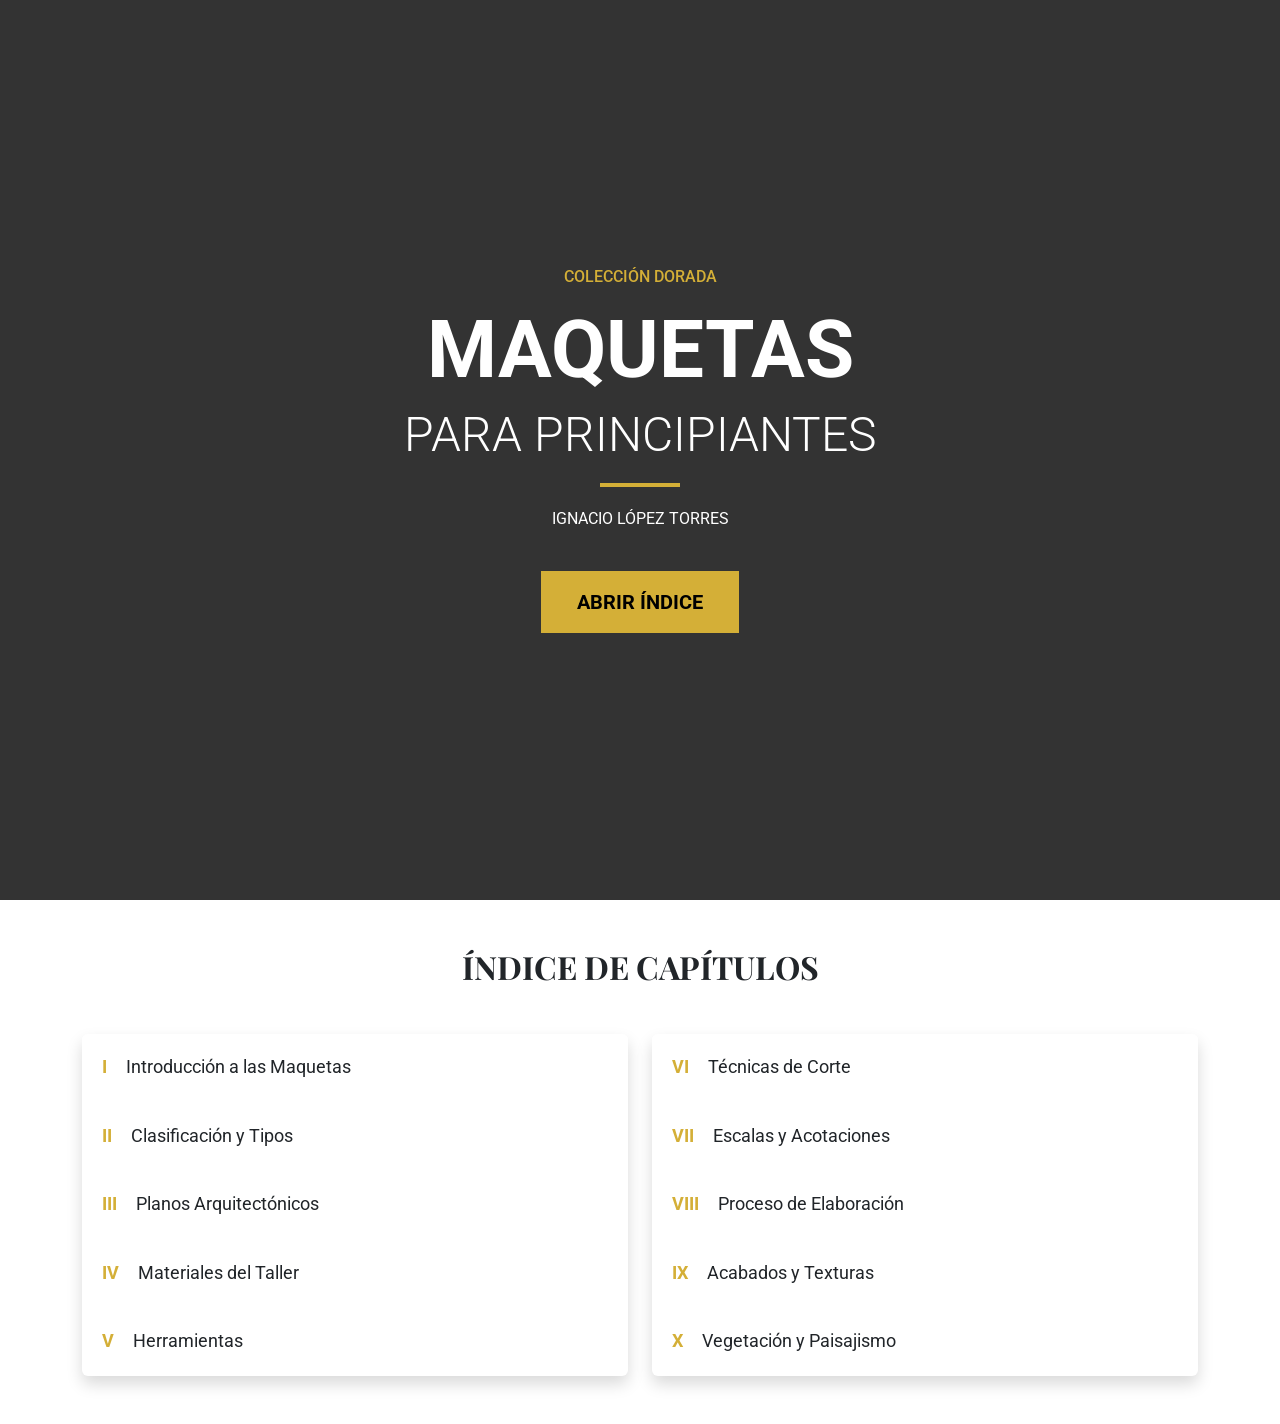
==== index.html @ 837959bf "Update index.html" ====
<!DOCTYPE html>
<html lang="es">
<head>
    <meta charset="UTF-8">
    <meta name="viewport" content="width=device-width, initial-scale=1.0">
    <title>Maquetas para Principiantes - Inicio</title>
    <link href="https://cdn.jsdelivr.net/npm/bootstrap@5.3.0/dist/css/bootstrap.min.css" rel="stylesheet">
    <link href="https://fonts.googleapis.com/css2?family=Playfair+Display:wght@700&family=Roboto:wght@300;400;700&display=swap" rel="stylesheet">
    <link rel="stylesheet" href="style.css">
</head>
<body>

    <header class="hero-section text-center text-white d-flex align-items-center justify-content-center">
        <div class="container overlay-content">
            <h6 class="text-gold tracking-widest mb-3">COLECCIÓN DORADA</h6>
            <h1 class="display-1 fw-bold main-title">MAQUETAS</h1>
            <h2 class="display-5 subtitle">PARA PRINCIPIANTES</h2>
            <hr class="gold-line mx-auto">
            <p class="author-name">IGNACIO LÓPEZ TORRES</p>
            <a href="#indice-interactivo" class="btn btn-gold btn-lg mt-4">ABRIR ÍNDICE</a>
        </div>
    </header>

    <main id="#indice-interactivo" class="container py-5">
        <h2 class="text-center mb-5 section-title">ÍNDICE DE CAPÍTULOS</h2>
        <div class="row g-4">
            <div class="col-md-6">
                <div class="list-group shadow">
                    <a href="CAPITULO1.html" class="list-group-item list-group-item-action item-cap">
                        <span class="cap-num">I</span> Introducción a las Maquetas
                    </a>
                    <a href="CAPITULO2.html" class="list-group-item list-group-item-action item-cap">
                        <span class="cap-num">II</span> Clasificación y Tipos
                    </a>
                    <a href="CAPITULO3.html" class="list-group-item list-group-item-action item-cap">
                        <span class="cap-num">III</span> Planos Arquitectónicos
                    </a>
                    <a href="CAPITULO4.html" class="list-group-item list-group-item-action item-cap">
                        <span class="cap-num">IV</span> Materiales del Taller
                    </a>
                    <a href="CAPITULO5.html" class="list-group-item list-group-item-action item-cap">
                        <span class="cap-num">V</span> Herramientas
                    </a>
                </div>
            </div>
            <div class="col-md-6">
                <div class="list-group shadow">
                    <a href="CAPITULO6.html" class="list-group-item list-group-item-action item-cap">
                        <span class="cap-num">VI</span> Técnicas de Corte
                    </a>
                    <a href="CAPITULO7.html" class="list-group-item list-group-item-action item-cap">
                        <span class="cap-num">VII</span> Escalas y Acotaciones
                    </a>
                    <a href="CAPITULO8.html" class="list-group-item list-group-item-action item-cap">
                        <span class="cap-num">VIII</span> Proceso de Elaboración
                    </a>
                    <a href="CAPITULO9.html" class="list-group-item list-group-item-action item-cap">
                        <span class="cap-num">IX</span> Acabados y Texturas
                    </a>
                    <a href="CAPITULO10.html" class="list-group-item list-group-item-action item-cap">
                        <span class="cap-num">X</span> Vegetación y Paisajismo
                    </a>
                </div>
            </div>
        </div>
    </main>

    <script src="script.js"></script>
</body>
</html>
---- style.css ----
:root {
    --gold: #d4af37;
    --dark: #1a1a1a;
}

body { font-family: 'Roboto', sans-serif; scroll-behavior: smooth; }

/* Estilo Portada */
.hero-section {
    height: 100vh;
    background: linear-gradient(rgba(0,0,0,0.8), rgba(0,0,0,0.8)), 
                url('https://images.unsplash.com/photo-1503387762-592dea58ef23?q=80&w=1920');
    background-size: cover;
    background-position: center;
}

.text-gold { color: var(--gold) !important; }

.gold-line {
    width: 80px;
    height: 4px;
    background-color: var(--gold);
    border: none;
    margin: 20px auto;
    opacity: 1;
}

.btn-gold {
    background-color: var(--gold);
    color: black;
    font-weight: bold;
    border-radius: 0;
    padding: 15px 35px;
}

/* Índice */
.section-title { font-family: 'Playfair Display', serif; font-weight: bold; }

.item-cap {
    border: none !important;
    padding: 20px !important;
    font-size: 1.1rem;
    transition: 0.3s;
    margin-bottom: 2px;
}

.item-cap:hover {
    background-color: var(--dark) !important;
    color: var(--gold) !important;
    padding-left: 30px !important;
}

.cap-num { font-weight: bold; color: var(--gold); margin-right: 15px; }

/* Contenido Capítulos */
.quote-box {
    background: #fff9e6;
    border-left: 5px solid var(--gold);
    padding: 20px;
    margin: 30px 0;
    font-style: italic;
}

img {
    max-width: 100%;
    height: auto;
    margin: 20px 0;
    border-radius: 5px;
    box-shadow: 0 4px 8px rgba(0,0,0,0.1);
}
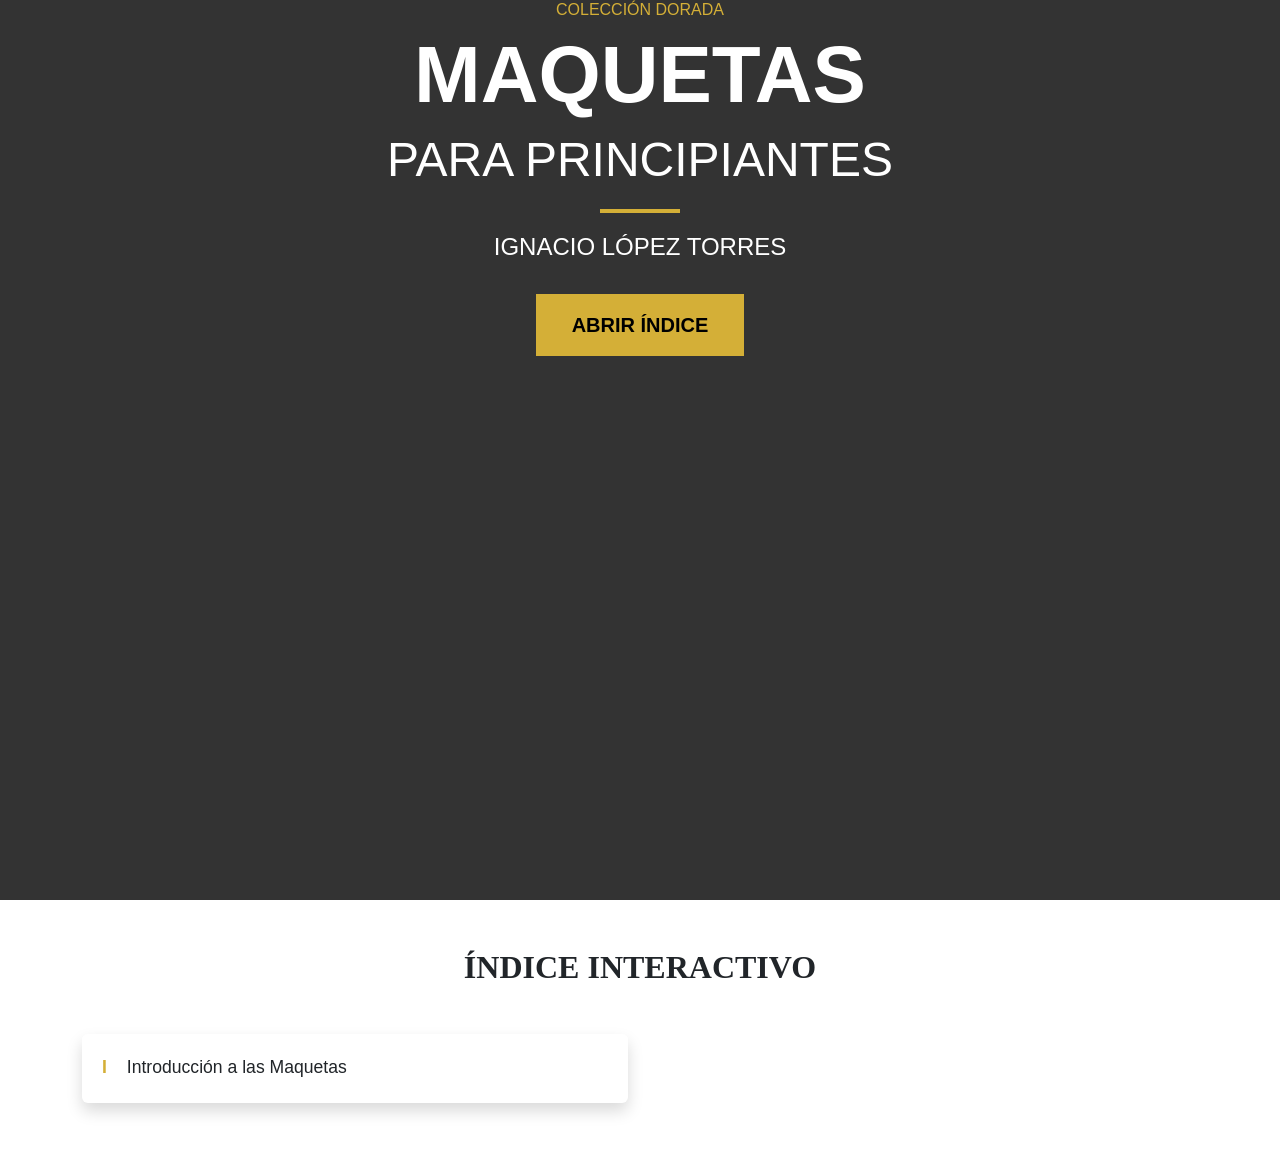
==== commit 4f3ee27c: "Update index.html" ====
--- a/index.html
+++ b/index.html
@@ -2,65 +2,32 @@
 <html lang="es">
 <head>
     <meta charset="UTF-8">
-    <meta name="viewport" content="width=device-width, initial-scale=1.0">
     <title>Maquetas para Principiantes - Inicio</title>
     <link href="https://cdn.jsdelivr.net/npm/bootstrap@5.3.0/dist/css/bootstrap.min.css" rel="stylesheet">
-    <link href="https://fonts.googleapis.com/css2?family=Playfair+Display:wght@700&family=Roboto:wght@300;400;700&display=swap" rel="stylesheet">
     <link rel="stylesheet" href="style.css">
 </head>
 <body>
 
-    <header class="hero-section text-center text-white d-flex align-items-center justify-content-center">
-        <div class="container overlay-content">
-            <h6 class="text-gold tracking-widest mb-3">COLECCIÓN DORADA</h6>
-            <h1 class="display-1 fw-bold main-title">MAQUETAS</h1>
-            <h2 class="display-5 subtitle">PARA PRINCIPIANTES</h2>
+    <header class="hero-section">
+        <div class="overlay-content text-center text-white">
+            <h6 class="text-gold">COLECCIÓN DORADA</h6>
+            <h1 class="display-1 fw-bold">MAQUETAS</h1>
+            <h2 class="display-5">PARA PRINCIPIANTES</h2>
             <hr class="gold-line mx-auto">
-            <p class="author-name">IGNACIO LÓPEZ TORRES</p>
+            <p class="h4">IGNACIO LÓPEZ TORRES</p>
             <a href="#indice-interactivo" class="btn btn-gold btn-lg mt-4">ABRIR ÍNDICE</a>
         </div>
     </header>
 
-    <main id="#indice-interactivo" class="container py-5">
-        <h2 class="text-center mb-5 section-title">ÍNDICE DE CAPÍTULOS</h2>
+    <main id="indice-interactivo" class="container py-5">
+        <h2 class="text-center mb-5 section-title">ÍNDICE INTERACTIVO</h2>
         <div class="row g-4">
             <div class="col-md-6">
                 <div class="list-group shadow">
                     <a href="CAPITULO1.html" class="list-group-item list-group-item-action item-cap">
                         <span class="cap-num">I</span> Introducción a las Maquetas
                     </a>
-                    <a href="CAPITULO2.html" class="list-group-item list-group-item-action item-cap">
-                        <span class="cap-num">II</span> Clasificación y Tipos
-                    </a>
-                    <a href="CAPITULO3.html" class="list-group-item list-group-item-action item-cap">
-                        <span class="cap-num">III</span> Planos Arquitectónicos
-                    </a>
-                    <a href="CAPITULO4.html" class="list-group-item list-group-item-action item-cap">
-                        <span class="cap-num">IV</span> Materiales del Taller
-                    </a>
-                    <a href="CAPITULO5.html" class="list-group-item list-group-item-action item-cap">
-                        <span class="cap-num">V</span> Herramientas
-                    </a>
-                </div>
-            </div>
-            <div class="col-md-6">
-                <div class="list-group shadow">
-                    <a href="CAPITULO6.html" class="list-group-item list-group-item-action item-cap">
-                        <span class="cap-num">VI</span> Técnicas de Corte
-                    </a>
-                    <a href="CAPITULO7.html" class="list-group-item list-group-item-action item-cap">
-                        <span class="cap-num">VII</span> Escalas y Acotaciones
-                    </a>
-                    <a href="CAPITULO8.html" class="list-group-item list-group-item-action item-cap">
-                        <span class="cap-num">VIII</span> Proceso de Elaboración
-                    </a>
-                    <a href="CAPITULO9.html" class="list-group-item list-group-item-action item-cap">
-                        <span class="cap-num">IX</span> Acabados y Texturas
-                    </a>
-                    <a href="CAPITULO10.html" class="list-group-item list-group-item-action item-cap">
-                        <span class="cap-num">X</span> Vegetación y Paisajismo
-                    </a>
-                </div>
+                    </div>
             </div>
         </div>
     </main>
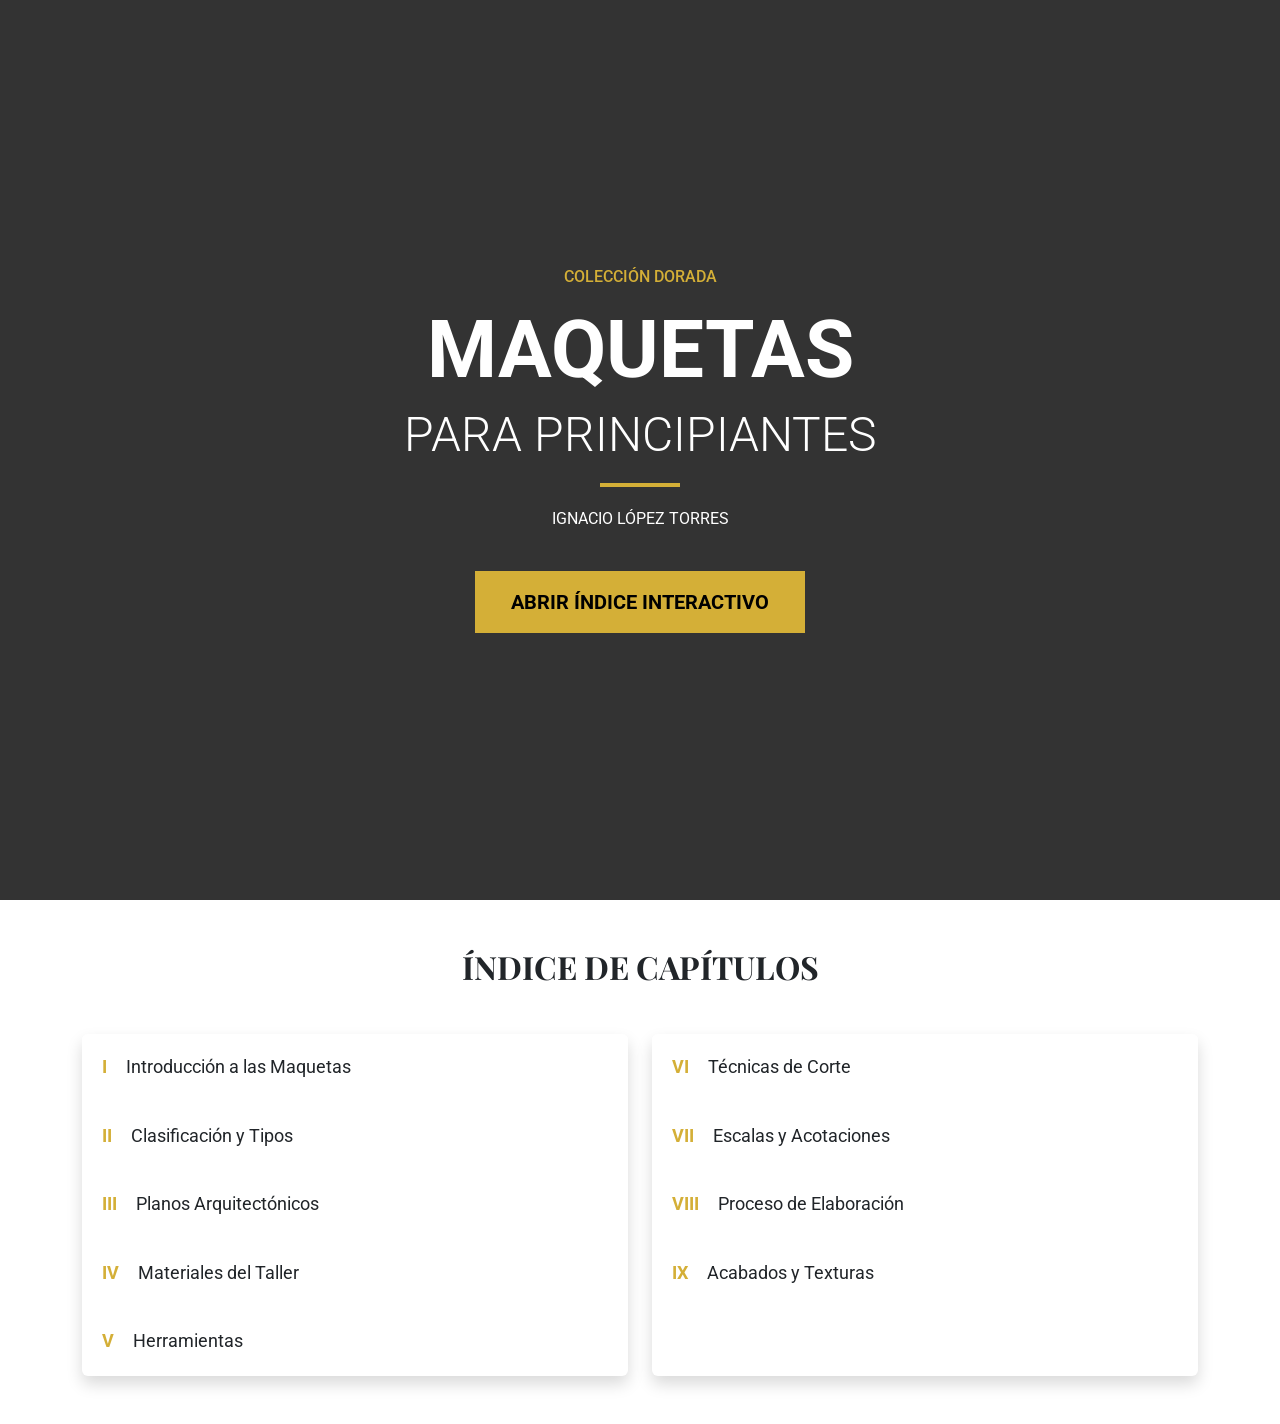
==== commit 4941dc30: "Update index.html" ====
--- a/index.html
+++ b/index.html
@@ -2,32 +2,65 @@
 <html lang="es">
 <head>
     <meta charset="UTF-8">
+    <meta name="viewport" content="width=device-width, initial-scale=1.0">
     <title>Maquetas para Principiantes - Inicio</title>
     <link href="https://cdn.jsdelivr.net/npm/bootstrap@5.3.0/dist/css/bootstrap.min.css" rel="stylesheet">
+    <link href="https://fonts.googleapis.com/css2?family=Playfair+Display:wght@700&family=Roboto:wght@300;400;700&display=swap" rel="stylesheet">
     <link rel="stylesheet" href="style.css">
 </head>
 <body>
 
-    <header class="hero-section">
-        <div class="overlay-content text-center text-white">
-            <h6 class="text-gold">COLECCIÓN DORADA</h6>
-            <h1 class="display-1 fw-bold">MAQUETAS</h1>
-            <h2 class="display-5">PARA PRINCIPIANTES</h2>
+    <header class="hero-section text-center text-white d-flex align-items-center justify-content-center">
+        <div class="container overlay-content">
+            <h6 class="text-gold tracking-widest mb-3">COLECCIÓN DORADA</h6>
+            <h1 class="display-1 fw-bold main-title">MAQUETAS</h1>
+            <h2 class="display-5 subtitle">PARA PRINCIPIANTES</h2>
             <hr class="gold-line mx-auto">
-            <p class="h4">IGNACIO LÓPEZ TORRES</p>
-            <a href="#indice-interactivo" class="btn btn-gold btn-lg mt-4">ABRIR ÍNDICE</a>
+            <p class="author-name">IGNACIO LÓPEZ TORRES</p>
+            <a href="#indice-interactivo" class="btn btn-gold btn-lg mt-4">ABRIR ÍNDICE INTERACTIVO</a>
         </div>
     </header>
 
     <main id="indice-interactivo" class="container py-5">
-        <h2 class="text-center mb-5 section-title">ÍNDICE INTERACTIVO</h2>
+        <h2 class="text-center mb-5 section-title">ÍNDICE DE CAPÍTULOS</h2>
         <div class="row g-4">
             <div class="col-md-6">
                 <div class="list-group shadow">
                     <a href="CAPITULO1.html" class="list-group-item list-group-item-action item-cap">
                         <span class="cap-num">I</span> Introducción a las Maquetas
                     </a>
-                    </div>
+                    <a href="CAPITULO2.html" class="list-group-item list-group-item-action item-cap">
+                        <span class="cap-num">II</span> Clasificación y Tipos
+                    </a>
+                    <a href="CAPITULO3.html" class="list-group-item list-group-item-action item-cap">
+                        <span class="cap-num">III</span> Planos Arquitectónicos
+                    </a>
+                    <a href="CAPITULO4.html" class="list-group-item list-group-item-action item-cap">
+                        <span class="cap-num">IV</span> Materiales del Taller
+                    </a>
+                    <a href="CAPITULO5.html" class="list-group-item list-group-item-action item-cap">
+                        <span class="cap-num">V</span> Herramientas
+                    </a>
+                </div>
+            </div>
+            <div class="col-md-6">
+                <div class="list-group shadow">
+                    <a href="CAPITULO6.html" class="list-group-item list-group-item-action item-cap">
+                        <span class="cap-num">VI</span> Técnicas de Corte
+                    </a>
+                    <a href="CAPITULO7.html" class="list-group-item list-group-item-action item-cap">
+                        <span class="cap-num">VII</span> Escalas y Acotaciones
+                    </a>
+                    <a href="CAPITULO8.html" class="list-group-item list-group-item-action item-cap">
+                        <span class="cap-num">VIII</span> Proceso de Elaboración
+                    </a>
+                    <a href="CAPITULO9.html" class="list-group-item list-group-item-action item-cap">
+                        <span class="cap-num">IX</span> Acabados y Texturas
+                    </a>
+                    <a href="CAPITULO10.html" class="list-group-item list-group-item-action item-cap">
+                        <span class="cap-num">X</span> Vegetación y Paisajismo
+                    </a>
+                </div>
             </div>
         </div>
     </main>
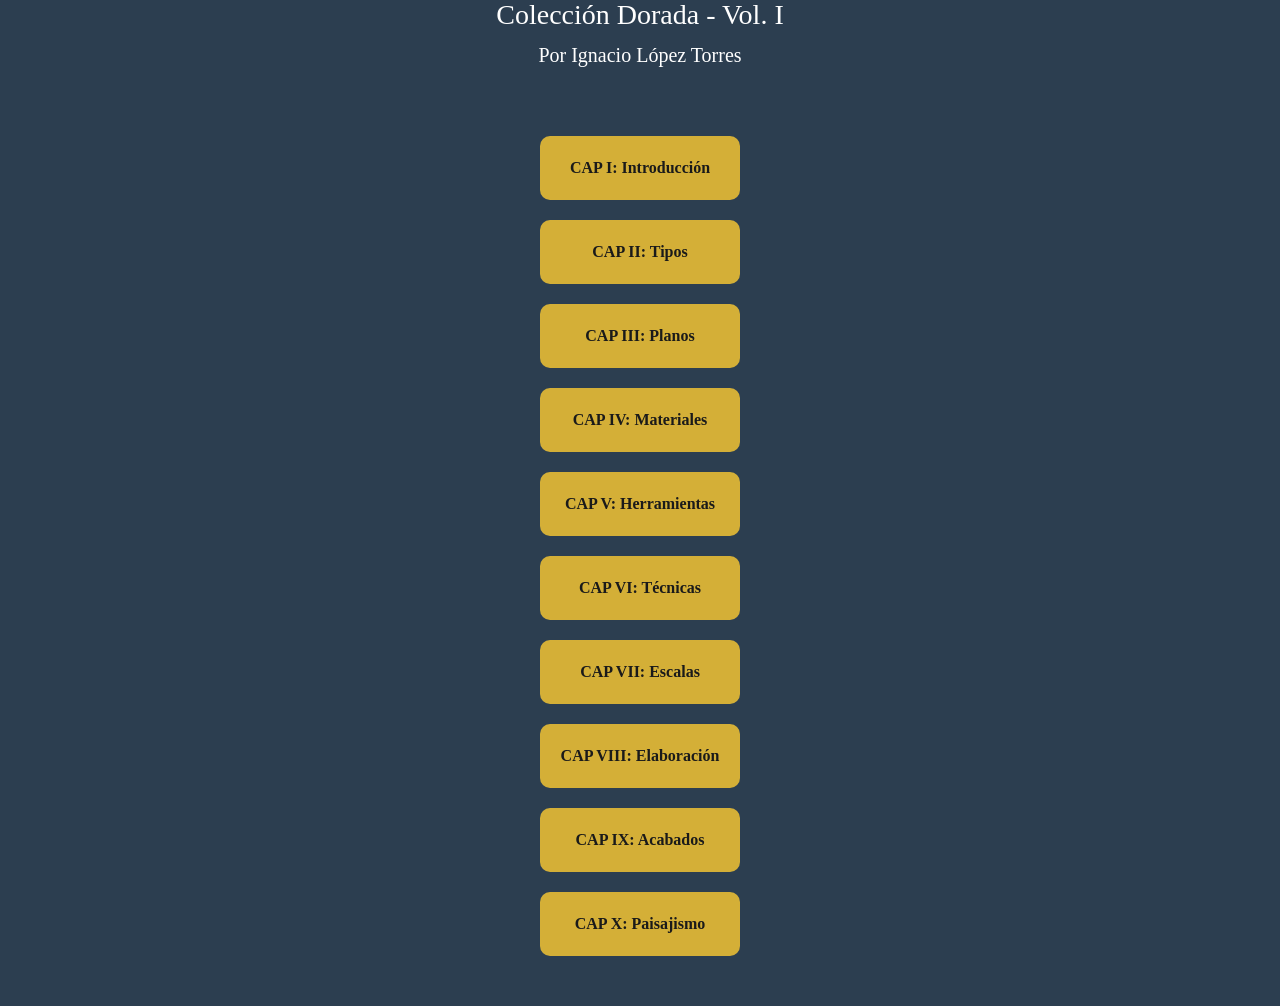
==== commit 07ff702a: "Update index.html" ====
--- a/index.html
+++ b/index.html
@@ -2,69 +2,33 @@
 <html lang="es">
 <head>
     <meta charset="UTF-8">
-    <meta name="viewport" content="width=device-width, initial-scale=1.0">
-    <title>Maquetas para Principiantes - Inicio</title>
+    <title>Maquetas para Principiantes - Libro Interactivo</title>
     <link href="https://cdn.jsdelivr.net/npm/bootstrap@5.3.0/dist/css/bootstrap.min.css" rel="stylesheet">
-    <link href="https://fonts.googleapis.com/css2?family=Playfair+Display:wght@700&family=Roboto:wght@300;400;700&display=swap" rel="stylesheet">
-    <link rel="stylesheet" href="style.css">
+    <style>
+        body { background: #2c3e50; color: white; font-family: 'Garamond', serif; }
+        .book-cover { height: 100vh; display: flex; align-items: center; justify-content: center; flex-direction: column; text-align: center; }
+        .chapter-grid { display: grid; grid-template-columns: repeat(auto-fit, minmax(200px, 1fr)); gap: 20px; padding: 50px; }
+        .btn-chapter { background: #d4af37; color: #1a1a1a; padding: 20px; border-radius: 10px; text-decoration: none; font-weight: bold; transition: 0.3s; }
+        .btn-chapter:hover { background: #fff; transform: translateY(-5px); }
+    </style>
 </head>
 <body>
-
-    <header class="hero-section text-center text-white d-flex align-items-center justify-content-center">
-        <div class="container overlay-content">
-            <h6 class="text-gold tracking-widest mb-3">COLECCIÓN DORADA</h6>
-            <h1 class="display-1 fw-bold main-title">MAQUETAS</h1>
-            <h2 class="display-5 subtitle">PARA PRINCIPIANTES</h2>
-            <hr class="gold-line mx-auto">
-            <p class="author-name">IGNACIO LÓPEZ TORRES</p>
-            <a href="#indice-interactivo" class="btn btn-gold btn-lg mt-4">ABRIR ÍNDICE INTERACTIVO</a>
+    <div class="book-cover">
+        <h1 class="display-1">MAQUETAS PARA PRINCIPIANTES</h1>
+        <h3>Colección Dorada - Vol. I</h3>
+        <p class="lead">Por Ignacio López Torres</p>
+        <div class="chapter-grid">
+            <a href="CAPITULO1.html" class="btn-chapter">CAP I: Introducción</a>
+            <a href="CAPITULO2.html" class="btn-chapter">CAP II: Tipos</a>
+            <a href="CAPITULO3.html" class="btn-chapter">CAP III: Planos</a>
+            <a href="CAPITULO4.html" class="btn-chapter">CAP IV: Materiales</a>
+            <a href="CAPITULO5.html" class="btn-chapter">CAP V: Herramientas</a>
+            <a href="CAPITULO6.html" class="btn-chapter">CAP VI: Técnicas</a>
+            <a href="CAPITULO7.html" class="btn-chapter">CAP VII: Escalas</a>
+            <a href="CAPITULO8.html" class="btn-chapter">CAP VIII: Elaboración</a>
+            <a href="CAPITULO9.html" class="btn-chapter">CAP IX: Acabados</a>
+            <a href="CAPITULO10.html" class="btn-chapter">CAP X: Paisajismo</a>
         </div>
-    </header>
-
-    <main id="indice-interactivo" class="container py-5">
-        <h2 class="text-center mb-5 section-title">ÍNDICE DE CAPÍTULOS</h2>
-        <div class="row g-4">
-            <div class="col-md-6">
-                <div class="list-group shadow">
-                    <a href="CAPITULO1.html" class="list-group-item list-group-item-action item-cap">
-                        <span class="cap-num">I</span> Introducción a las Maquetas
-                    </a>
-                    <a href="CAPITULO2.html" class="list-group-item list-group-item-action item-cap">
-                        <span class="cap-num">II</span> Clasificación y Tipos
-                    </a>
-                    <a href="CAPITULO3.html" class="list-group-item list-group-item-action item-cap">
-                        <span class="cap-num">III</span> Planos Arquitectónicos
-                    </a>
-                    <a href="CAPITULO4.html" class="list-group-item list-group-item-action item-cap">
-                        <span class="cap-num">IV</span> Materiales del Taller
-                    </a>
-                    <a href="CAPITULO5.html" class="list-group-item list-group-item-action item-cap">
-                        <span class="cap-num">V</span> Herramientas
-                    </a>
-                </div>
-            </div>
-            <div class="col-md-6">
-                <div class="list-group shadow">
-                    <a href="CAPITULO6.html" class="list-group-item list-group-item-action item-cap">
-                        <span class="cap-num">VI</span> Técnicas de Corte
-                    </a>
-                    <a href="CAPITULO7.html" class="list-group-item list-group-item-action item-cap">
-                        <span class="cap-num">VII</span> Escalas y Acotaciones
-                    </a>
-                    <a href="CAPITULO8.html" class="list-group-item list-group-item-action item-cap">
-                        <span class="cap-num">VIII</span> Proceso de Elaboración
-                    </a>
-                    <a href="CAPITULO9.html" class="list-group-item list-group-item-action item-cap">
-                        <span class="cap-num">IX</span> Acabados y Texturas
-                    </a>
-                    <a href="CAPITULO10.html" class="list-group-item list-group-item-action item-cap">
-                        <span class="cap-num">X</span> Vegetación y Paisajismo
-                    </a>
-                </div>
-            </div>
-        </div>
-    </main>
-
-    <script src="script.js"></script>
+    </div>
 </body>
 </html>
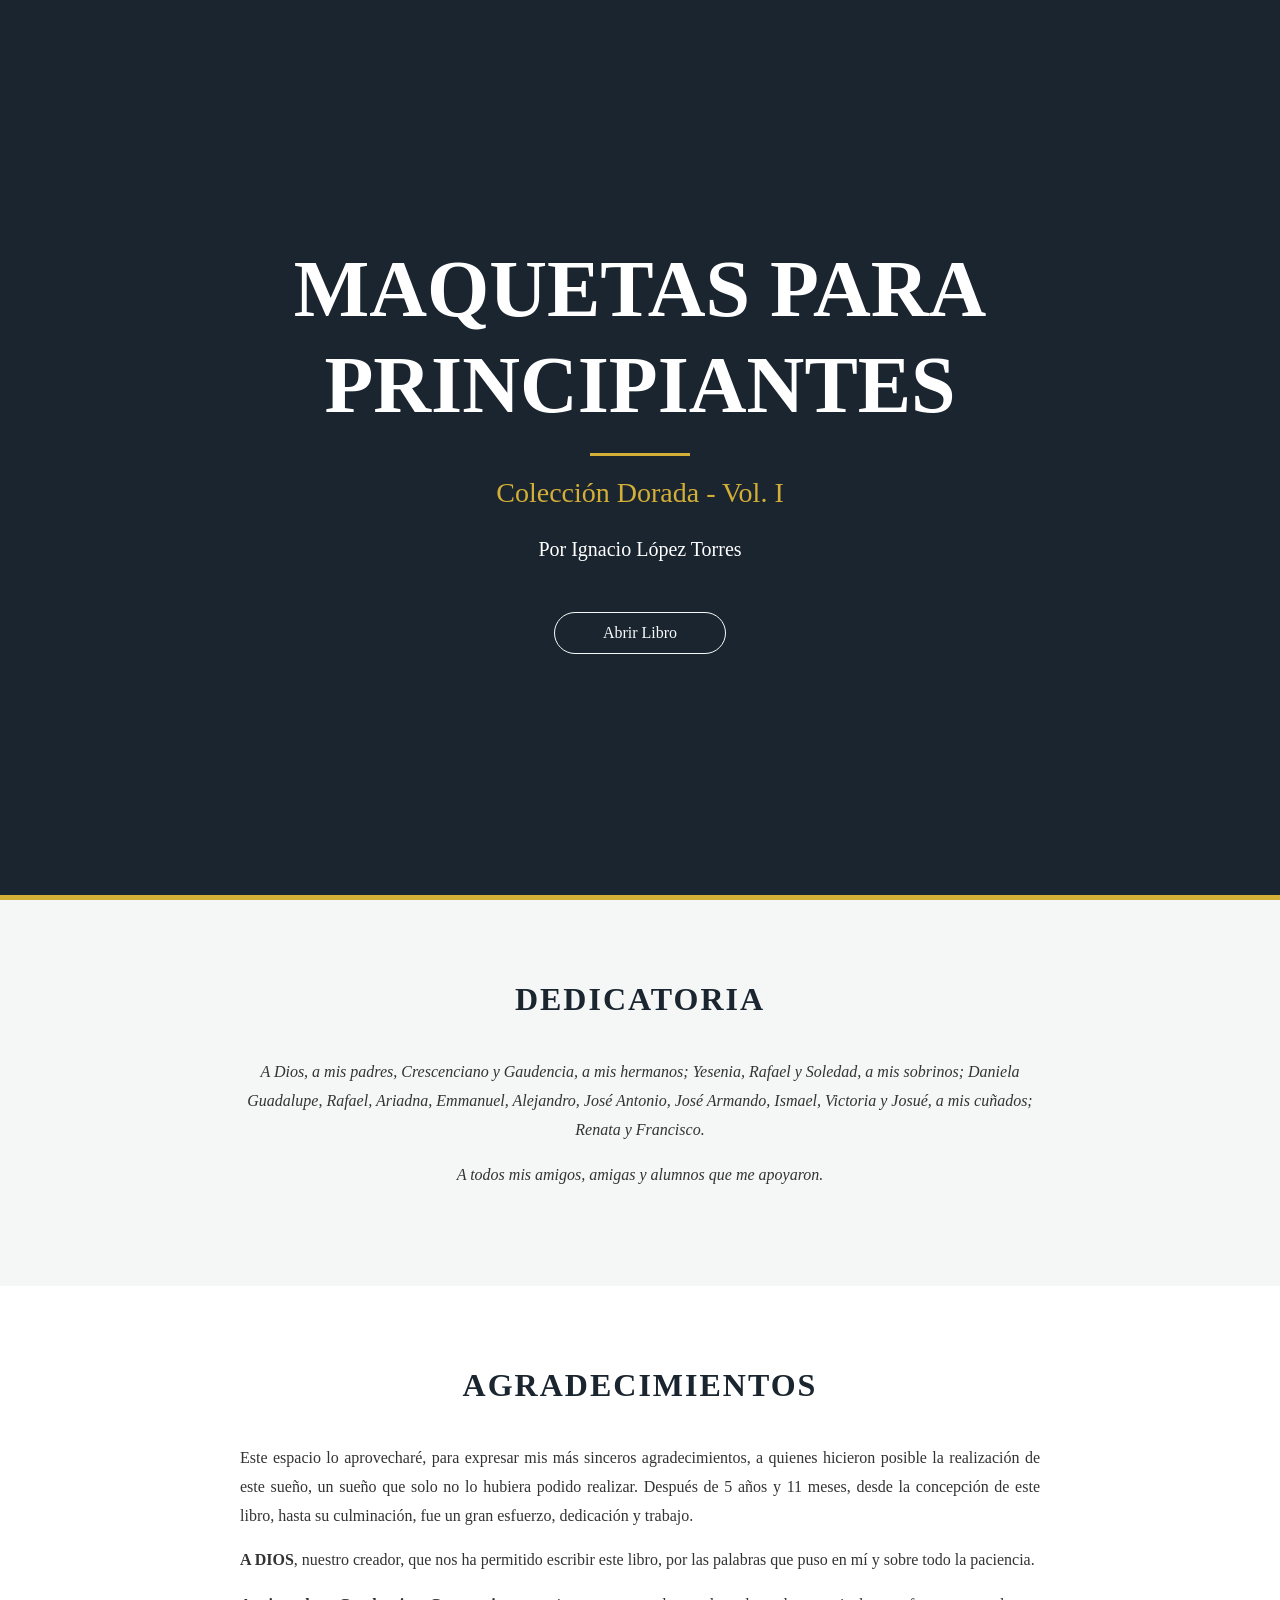
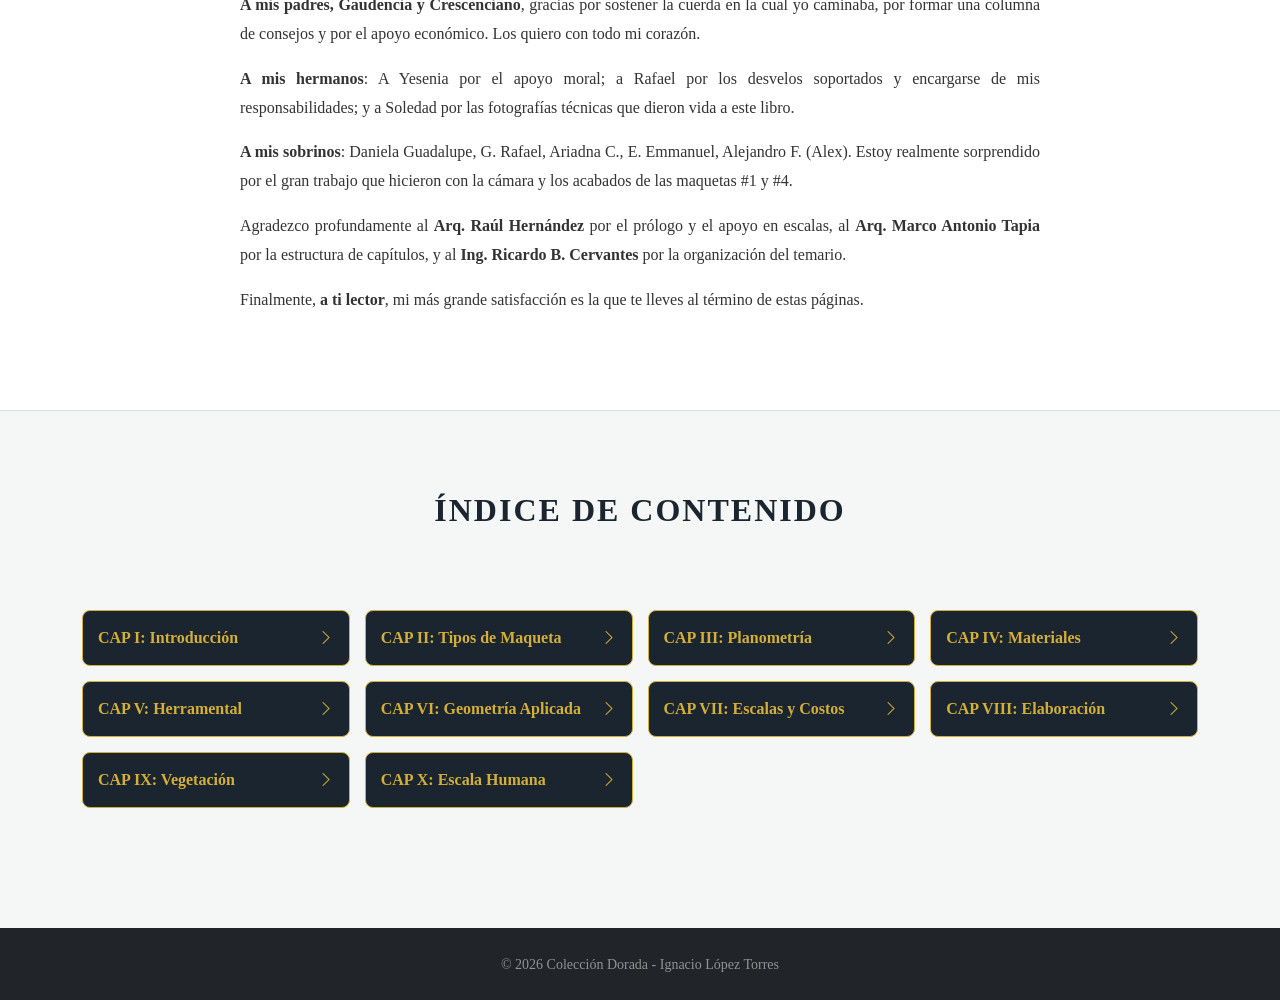
==== commit 1ba236c0: "Update index.html" ====
--- a/index.html
+++ b/index.html
@@ -2,33 +2,150 @@
 <html lang="es">
 <head>
     <meta charset="UTF-8">
-    <title>Maquetas para Principiantes - Libro Interactivo</title>
+    <meta name="viewport" content="width=device-width, initial-scale=1.0">
+    <title>Maquetas para Principiantes - Colección Dorada</title>
     <link href="https://cdn.jsdelivr.net/npm/bootstrap@5.3.0/dist/css/bootstrap.min.css" rel="stylesheet">
+    <link rel="stylesheet" href="https://cdn.jsdelivr.net/npm/bootstrap-icons@1.11.0/font/bootstrap-icons.css">
     <style>
-        body { background: #2c3e50; color: white; font-family: 'Garamond', serif; }
-        .book-cover { height: 100vh; display: flex; align-items: center; justify-content: center; flex-direction: column; text-align: center; }
-        .chapter-grid { display: grid; grid-template-columns: repeat(auto-fit, minmax(200px, 1fr)); gap: 20px; padding: 50px; }
-        .btn-chapter { background: #d4af37; color: #1a1a1a; padding: 20px; border-radius: 10px; text-decoration: none; font-weight: bold; transition: 0.3s; }
-        .btn-chapter:hover { background: #fff; transform: translateY(-5px); }
+        :root {
+            --gold: #d4af37;
+            --dark-blue: #1a252f;
+            --soft-white: #f4f7f6;
+        }
+
+        body { 
+            background: var(--dark-blue); 
+            color: white; 
+            font-family: 'Garamond', serif; 
+            scroll-behavior: smooth;
+        }
+
+        /* Portada */
+        .book-cover { 
+            min-height: 100vh; 
+            display: flex; 
+            align-items: center; 
+            justify-content: center; 
+            flex-direction: column; 
+            text-align: center;
+            background: linear-gradient(rgba(26, 37, 47, 0.8), rgba(26, 37, 47, 0.8)), 
+                        url('https://images.unsplash.com/photo-1503387762-592dea58ef23?auto=format&fit=crop&q=80&w=1500');
+            background-size: cover;
+            border-bottom: 5px solid var(--gold);
+        }
+
+        .gold-text { color: var(--gold); }
+        
+        /* Secciones de Texto */
+        .content-section { 
+            background: white; 
+            color: #333; 
+            padding: 80px 20px; 
+        }
+
+        .text-container { max-width: 800px; margin: auto; line-height: 1.8; text-align: justify; }
+
+        /* Índice */
+        .chapter-grid { 
+            display: grid; 
+            grid-template-columns: repeat(auto-fit, minmax(250px, 1fr)); 
+            gap: 15px; 
+            padding: 40px 0; 
+        }
+
+        .btn-chapter { 
+            background: var(--dark-blue); 
+            color: var(--gold); 
+            padding: 15px; 
+            border: 1px solid var(--gold);
+            border-radius: 8px; 
+            text-decoration: none; 
+            font-weight: bold; 
+            transition: 0.3s; 
+            display: flex;
+            align-items: center;
+            justify-content: space-between;
+        }
+
+        .btn-chapter:hover { 
+            background: var(--gold); 
+            color: var(--dark-blue); 
+            transform: translateY(-3px); 
+        }
+
+        h2.section-title {
+            text-align: center;
+            color: var(--dark-blue);
+            margin-bottom: 40px;
+            font-weight: bold;
+            text-transform: uppercase;
+            letter-spacing: 2px;
+        }
+
+        .divider { width: 100px; height: 3px; background: var(--gold); margin: 20px auto; }
     </style>
 </head>
 <body>
-    <div class="book-cover">
-        <h1 class="display-1">MAQUETAS PARA PRINCIPIANTES</h1>
-        <h3>Colección Dorada - Vol. I</h3>
-        <p class="lead">Por Ignacio López Torres</p>
-        <div class="chapter-grid">
-            <a href="CAPITULO1.html" class="btn-chapter">CAP I: Introducción</a>
-            <a href="CAPITULO2.html" class="btn-chapter">CAP II: Tipos</a>
-            <a href="CAPITULO3.html" class="btn-chapter">CAP III: Planos</a>
-            <a href="CAPITULO4.html" class="btn-chapter">CAP IV: Materiales</a>
-            <a href="CAPITULO5.html" class="btn-chapter">CAP V: Herramientas</a>
-            <a href="CAPITULO6.html" class="btn-chapter">CAP VI: Técnicas</a>
-            <a href="CAPITULO7.html" class="btn-chapter">CAP VII: Escalas</a>
-            <a href="CAPITULO8.html" class="btn-chapter">CAP VIII: Elaboración</a>
-            <a href="CAPITULO9.html" class="btn-chapter">CAP IX: Acabados</a>
-            <a href="CAPITULO10.html" class="btn-chapter">CAP X: Paisajismo</a>
+
+    <section class="book-cover">
+        <h1 class="display-1 fw-bold mb-0">MAQUETAS PARA PRINCIPIANTES</h1>
+        <div class="divider"></div>
+        <h3 class="gold-text mb-4">Colección Dorada - Vol. I</h3>
+        <p class="lead mb-5">Por <strong>Ignacio López Torres</strong></p>
+        <a href="#indice" class="btn btn-outline-light px-5 py-2 rounded-pill">Abrir Libro</a>
+    </section>
+
+    <section class="content-section" style="background-color: var(--soft-white);">
+        <div class="text-container">
+            <h2 class="section-title">Dedicatoria</h2>
+            <p class="fst-italic text-center">
+                A Dios, a mis padres, Crescenciano y Gaudencia, a mis hermanos; Yesenia, Rafael y Soledad, a mis sobrinos; Daniela Guadalupe, Rafael, Ariadna, Emmanuel, Alejandro, José Antonio, José Armando, Ismael, Victoria y Josué, a mis cuñados; Renata y Francisco.
+            </p>
+            <p class="fst-italic text-center">A todos mis amigos, amigas y alumnos que me apoyaron.</p>
         </div>
-    </div>
+    </section>
+
+    <section class="content-section">
+        <div class="text-container">
+            <h2 class="section-title">Agradecimientos</h2>
+            <p>Este espacio lo aprovecharé, para expresar mis más sinceros agradecimientos, a quienes hicieron posible la realización de este sueño, un sueño que solo no lo hubiera podido realizar. Después de 5 años y 11 meses, desde la concepción de este libro, hasta su culminación, fue un gran esfuerzo, dedicación y trabajo.</p>
+            
+            <p><strong>A DIOS</strong>, nuestro creador, que nos ha permitido escribir este libro, por las palabras que puso en mí y sobre todo la paciencia.</p>
+            
+            <p><strong>A mis padres, Gaudencia y Crescenciano</strong>, gracias por sostener la cuerda en la cual yo caminaba, por formar una columna de consejos y por el apoyo económico. Los quiero con todo mi corazón.</p>
+
+            <p><strong>A mis hermanos</strong>: A Yesenia por el apoyo moral; a Rafael por los desvelos soportados y encargarse de mis responsabilidades; y a Soledad por las fotografías técnicas que dieron vida a este libro.</p>
+
+            <p><strong>A mis sobrinos</strong>: Daniela Guadalupe, G. Rafael, Ariadna C., E. Emmanuel, Alejandro F. (Alex). Estoy realmente sorprendido por el gran trabajo que hicieron con la cámara y los acabados de las maquetas #1 y #4.</p>
+
+            <p>Agradezco profundamente al <strong>Arq. Raúl Hernández</strong> por el prólogo y el apoyo en escalas, al <strong>Arq. Marco Antonio Tapia</strong> por la estructura de capítulos, y al <strong>Ing. Ricardo B. Cervantes</strong> por la organización del temario.</p>
+            
+            <p>Finalmente, <strong>a ti lector</strong>, mi más grande satisfacción es la que te lleves al término de estas páginas.</p>
+        </div>
+    </section>
+
+    <section id="indice" class="content-section" style="background-color: var(--soft-white); border-top: 1px solid #ddd;">
+        <div class="container">
+            <h2 class="section-title">Índice de Contenido</h2>
+            <div class="chapter-grid">
+                <a href="CAPITULO1.html" class="btn-chapter"><span>CAP I: Introducción</span> <i class="bi bi-chevron-right"></i></a>
+                <a href="CAPITULO2.html" class="btn-chapter"><span>CAP II: Tipos de Maqueta</span> <i class="bi bi-chevron-right"></i></a>
+                <a href="CAPITULO3.html" class="btn-chapter"><span>CAP III: Planometría</span> <i class="bi bi-chevron-right"></i></a>
+                <a href="CAPITULO4.html" class="btn-chapter"><span>CAP IV: Materiales</span> <i class="bi bi-chevron-right"></i></a>
+                <a href="CAPITULO5.html" class="btn-chapter"><span>CAP V: Herramental</span> <i class="bi bi-chevron-right"></i></a>
+                <a href="CAPITULO6.html" class="btn-chapter"><span>CAP VI: Geometría Aplicada</span> <i class="bi bi-chevron-right"></i></a>
+                <a href="CAPITULO7.html" class="btn-chapter"><span>CAP VII: Escalas y Costos</span> <i class="bi bi-chevron-right"></i></a>
+                <a href="CAPITULO8.html" class="btn-chapter"><span>CAP VIII: Elaboración</span> <i class="bi bi-chevron-right"></i></a>
+                <a href="CAPITULO9.html" class="btn-chapter"><span>CAP IX: Vegetación</span> <i class="bi bi-chevron-right"></i></a>
+                <a href="CAPITULO10.html" class="btn-chapter"><span>CAP X: Escala Humana</span> <i class="bi bi-chevron-right"></i></a>
+            </div>
+        </div>
+    </section>
+
+    <footer class="text-center py-4 bg-dark text-white-50">
+        <small>&copy; 2026 Colección Dorada - Ignacio López Torres</small>
+    </footer>
+
+    <script src="https://cdn.jsdelivr.net/npm/bootstrap@5.3.0/dist/js/bootstrap.bundle.min.js"></script>
 </body>
 </html>
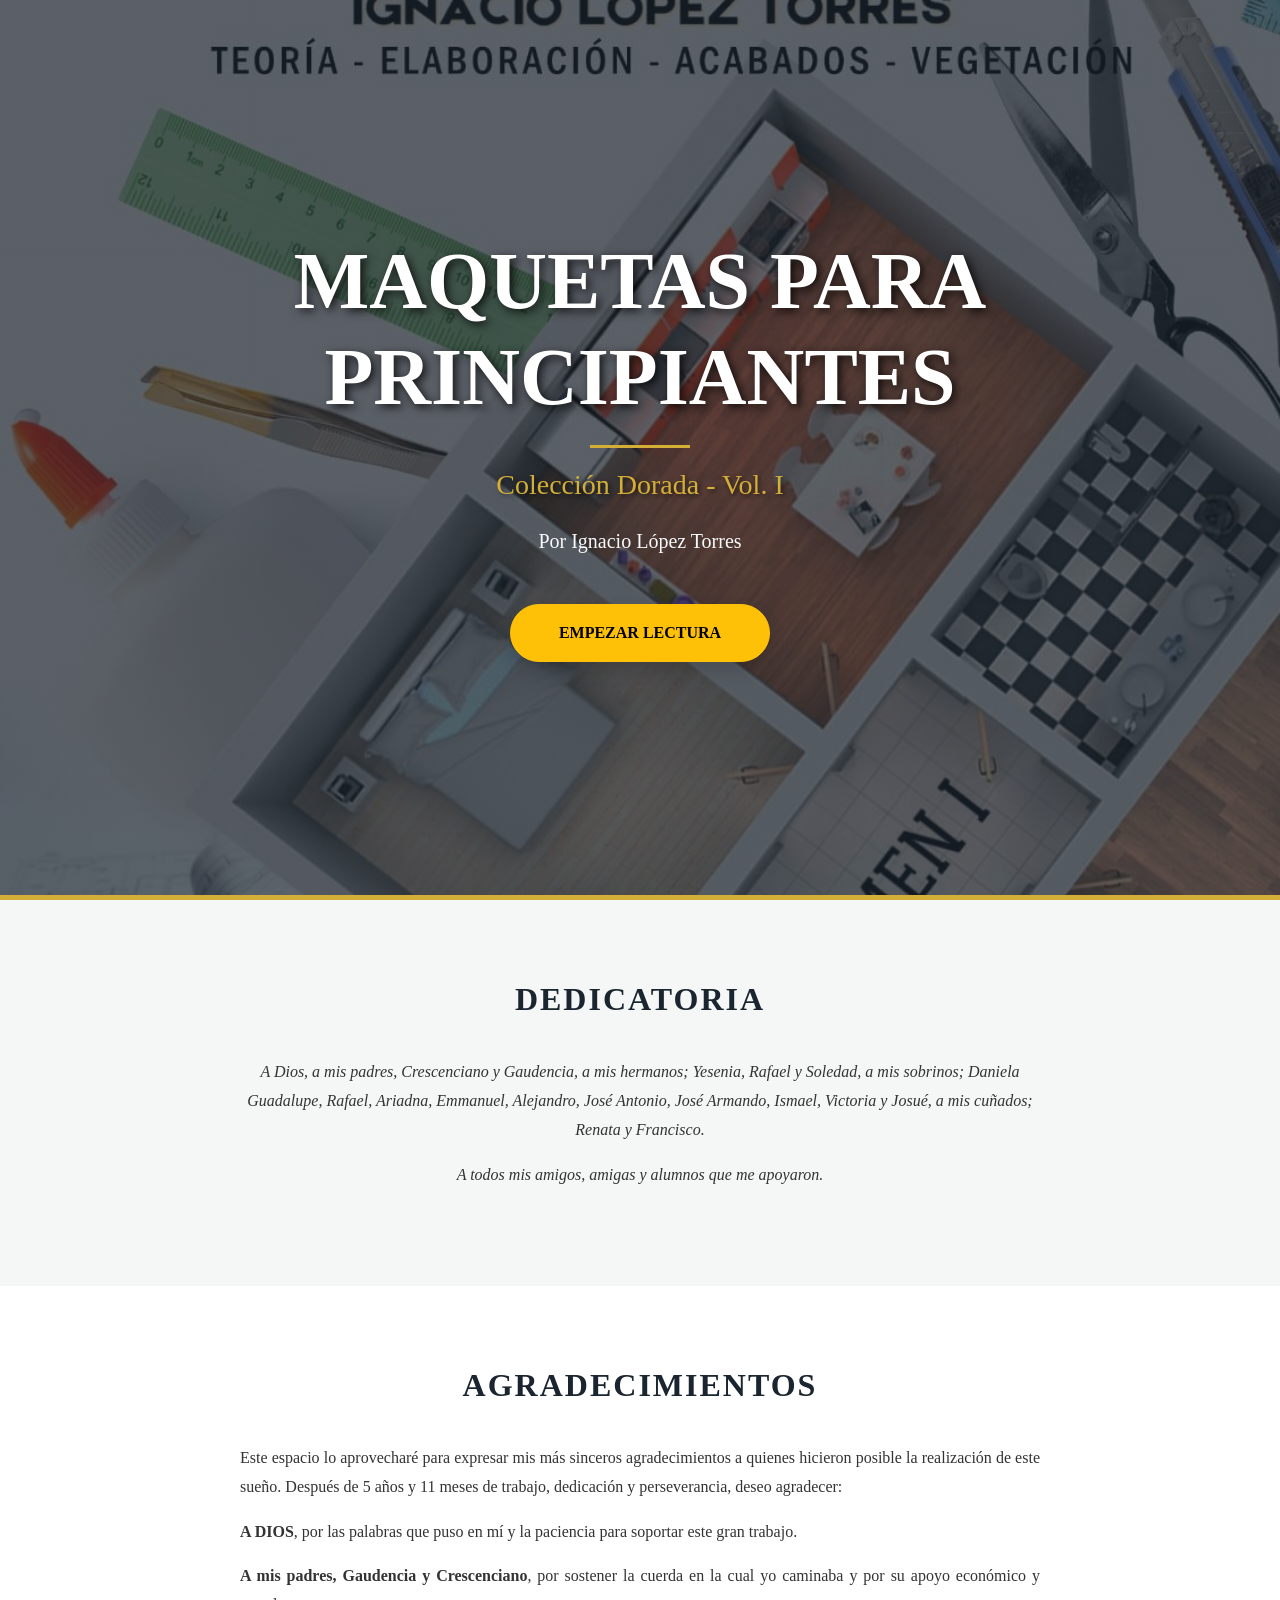
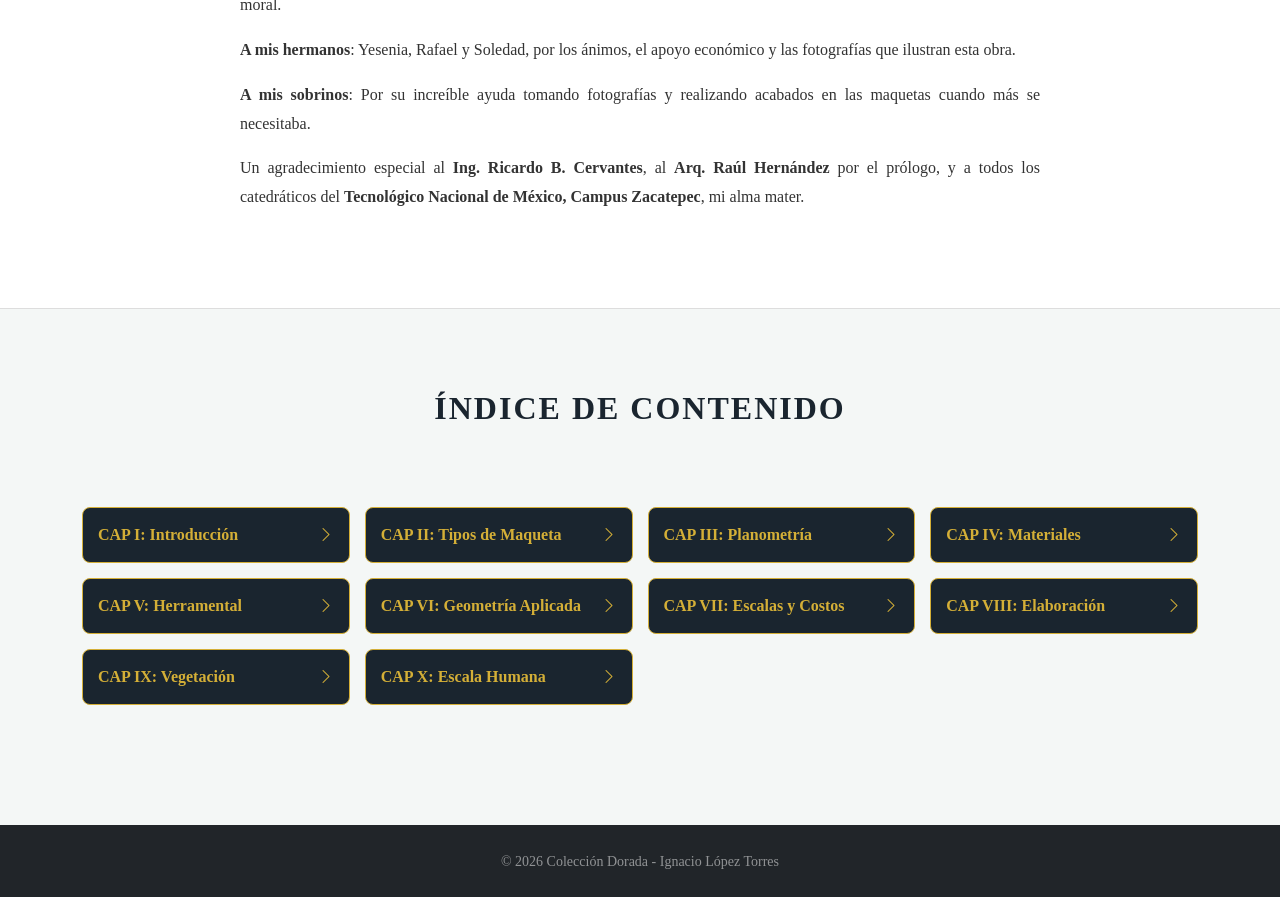
==== commit febf8bcc: "Update index.html" ====
--- a/index.html
+++ b/index.html
@@ -20,7 +20,7 @@
             scroll-behavior: smooth;
         }
 
-        /* Portada */
+        /* Portada con tu imagen MAT.png */
         .book-cover { 
             min-height: 100vh; 
             display: flex; 
@@ -28,15 +28,17 @@
             justify-content: center; 
             flex-direction: column; 
             text-align: center;
-            background: linear-gradient(rgba(26, 37, 47, 0.8), rgba(26, 37, 47, 0.8)), 
-                        url('https://images.unsplash.com/photo-1503387762-592dea58ef23?auto=format&fit=crop&q=80&w=1500');
+            /* Aquí se vincula tu imagen */
+            background: linear-gradient(rgba(26, 37, 47, 0.7), rgba(26, 37, 47, 0.7)), 
+                        url('LIBRO/MAT.png');
             background-size: cover;
+            background-position: center;
+            background-attachment: fixed;
             border-bottom: 5px solid var(--gold);
         }
 
-        .gold-text { color: var(--gold); }
+        .gold-text { color: var(--gold); text-shadow: 2px 2px 4px rgba(0,0,0,0.5); }
         
-        /* Secciones de Texto */
         .content-section { 
             background: white; 
             color: #333; 
@@ -45,7 +47,6 @@
 
         .text-container { max-width: 800px; margin: auto; line-height: 1.8; text-align: justify; }
 
-        /* Índice */
         .chapter-grid { 
             display: grid; 
             grid-template-columns: repeat(auto-fit, minmax(250px, 1fr)); 
@@ -88,11 +89,11 @@
 <body>
 
     <section class="book-cover">
-        <h1 class="display-1 fw-bold mb-0">MAQUETAS PARA PRINCIPIANTES</h1>
+        <h1 class="display-1 fw-bold mb-0 text-white" style="text-shadow: 3px 3px 10px rgba(0,0,0,0.8);">MAQUETAS PARA PRINCIPIANTES</h1>
         <div class="divider"></div>
         <h3 class="gold-text mb-4">Colección Dorada - Vol. I</h3>
-        <p class="lead mb-5">Por <strong>Ignacio López Torres</strong></p>
-        <a href="#indice" class="btn btn-outline-light px-5 py-2 rounded-pill">Abrir Libro</a>
+        <p class="lead mb-5 text-light">Por <strong>Ignacio López Torres</strong></p>
+        <a href="#indice" class="btn btn-warning px-5 py-3 rounded-pill fw-bold shadow">EMPEZAR LECTURA</a>
     </section>
 
     <section class="content-section" style="background-color: var(--soft-white);">
@@ -101,26 +102,21 @@
             <p class="fst-italic text-center">
                 A Dios, a mis padres, Crescenciano y Gaudencia, a mis hermanos; Yesenia, Rafael y Soledad, a mis sobrinos; Daniela Guadalupe, Rafael, Ariadna, Emmanuel, Alejandro, José Antonio, José Armando, Ismael, Victoria y Josué, a mis cuñados; Renata y Francisco.
             </p>
-            <p class="fst-italic text-center">A todos mis amigos, amigas y alumnos que me apoyaron.</p>
+            <p class="fst-italic text-center mt-3">A todos mis amigos, amigas y alumnos que me apoyaron.</p>
         </div>
     </section>
 
     <section class="content-section">
         <div class="text-container">
             <h2 class="section-title">Agradecimientos</h2>
-            <p>Este espacio lo aprovecharé, para expresar mis más sinceros agradecimientos, a quienes hicieron posible la realización de este sueño, un sueño que solo no lo hubiera podido realizar. Después de 5 años y 11 meses, desde la concepción de este libro, hasta su culminación, fue un gran esfuerzo, dedicación y trabajo.</p>
+            <p>Este espacio lo aprovecharé para expresar mis más sinceros agradecimientos a quienes hicieron posible la realización de este sueño. Después de 5 años y 11 meses de trabajo, dedicación y perseverancia, deseo agradecer:</p>
             
-            <p><strong>A DIOS</strong>, nuestro creador, que nos ha permitido escribir este libro, por las palabras que puso en mí y sobre todo la paciencia.</p>
-            
-            <p><strong>A mis padres, Gaudencia y Crescenciano</strong>, gracias por sostener la cuerda en la cual yo caminaba, por formar una columna de consejos y por el apoyo económico. Los quiero con todo mi corazón.</p>
+            <p><strong>A DIOS</strong>, por las palabras que puso en mí y la paciencia para soportar este gran trabajo.</p>
+            <p><strong>A mis padres, Gaudencia y Crescenciano</strong>, por sostener la cuerda en la cual yo caminaba y por su apoyo económico y moral.</p>
+            <p><strong>A mis hermanos</strong>: Yesenia, Rafael y Soledad, por los ánimos, el apoyo económico y las fotografías que ilustran esta obra.</p>
+            <p><strong>A mis sobrinos</strong>: Por su increíble ayuda tomando fotografías y realizando acabados en las maquetas cuando más se necesitaba.</p>
 
-            <p><strong>A mis hermanos</strong>: A Yesenia por el apoyo moral; a Rafael por los desvelos soportados y encargarse de mis responsabilidades; y a Soledad por las fotografías técnicas que dieron vida a este libro.</p>
-
-            <p><strong>A mis sobrinos</strong>: Daniela Guadalupe, G. Rafael, Ariadna C., E. Emmanuel, Alejandro F. (Alex). Estoy realmente sorprendido por el gran trabajo que hicieron con la cámara y los acabados de las maquetas #1 y #4.</p>
-
-            <p>Agradezco profundamente al <strong>Arq. Raúl Hernández</strong> por el prólogo y el apoyo en escalas, al <strong>Arq. Marco Antonio Tapia</strong> por la estructura de capítulos, y al <strong>Ing. Ricardo B. Cervantes</strong> por la organización del temario.</p>
-            
-            <p>Finalmente, <strong>a ti lector</strong>, mi más grande satisfacción es la que te lleves al término de estas páginas.</p>
+            <p>Un agradecimiento especial al <strong>Ing. Ricardo B. Cervantes</strong>, al <strong>Arq. Raúl Hernández</strong> por el prólogo, y a todos los catedráticos del <strong>Tecnológico Nacional de México, Campus Zacatepec</strong>, mi alma mater.</p>
         </div>
     </section>
 
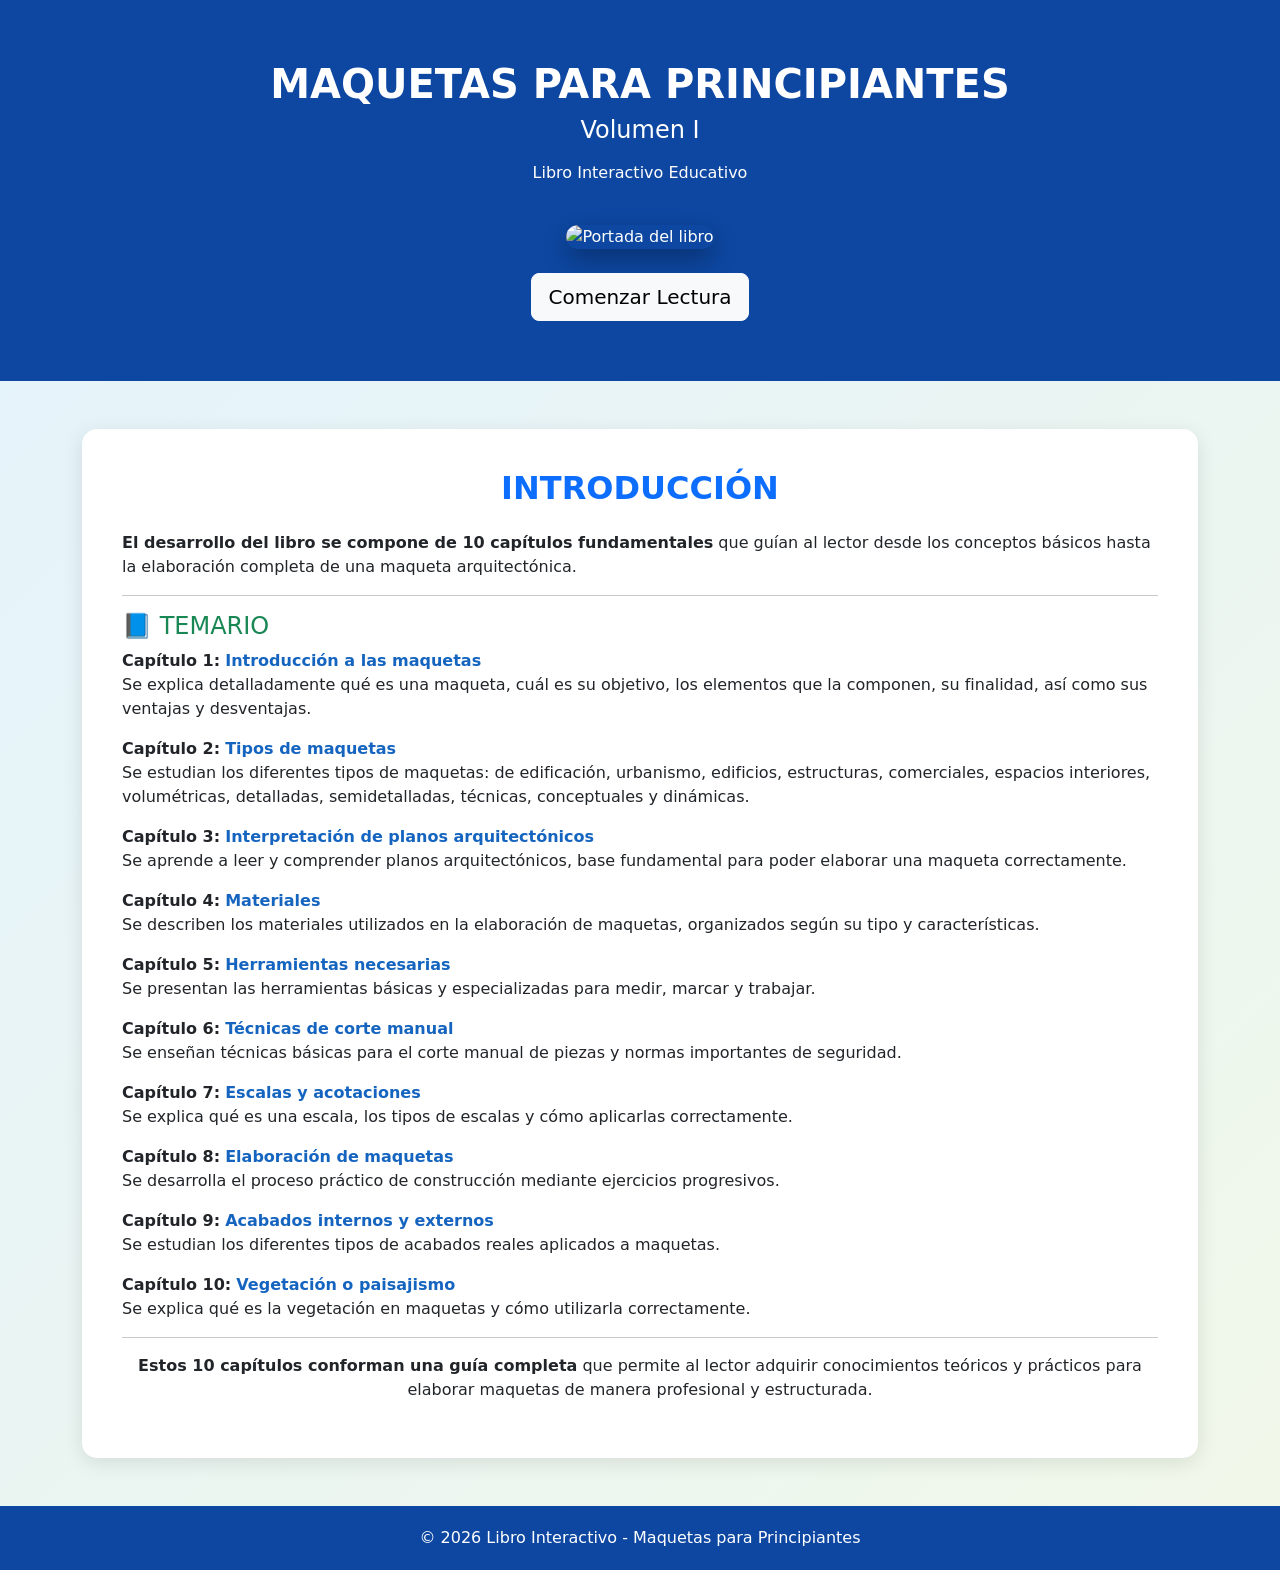
==== commit f0a2ecd1: "Update index.html" ====
--- a/index.html
+++ b/index.html
@@ -3,145 +3,129 @@
 <head>
     <meta charset="UTF-8">
     <meta name="viewport" content="width=device-width, initial-scale=1.0">
-    <title>Maquetas para Principiantes - Colección Dorada</title>
-    <link href="https://cdn.jsdelivr.net/npm/bootstrap@5.3.0/dist/css/bootstrap.min.css" rel="stylesheet">
-    <link rel="stylesheet" href="https://cdn.jsdelivr.net/npm/bootstrap-icons@1.11.0/font/bootstrap-icons.css">
+    <title>Libro Interactivo: Maquetas para Principiantes</title>
+
+    <!-- Bootstrap CSS -->
+    <link href="https://cdn.jsdelivr.net/npm/bootstrap@5.3.2/dist/css/bootstrap.min.css" rel="stylesheet">
+
     <style>
-        :root {
-            --gold: #d4af37;
-            --dark-blue: #1a252f;
-            --soft-white: #f4f7f6;
+        body {
+            background: linear-gradient(135deg, #e3f2fd, #f1f8e9);
         }
 
-        body { 
-            background: var(--dark-blue); 
-            color: white; 
-            font-family: 'Garamond', serif; 
-            scroll-behavior: smooth;
+        .hero-section {
+            background-color: #0d47a1;
+            color: white;
+            padding: 60px 20px;
         }
 
-        /* Portada con tu imagen MAT.png */
-        .book-cover { 
-            min-height: 100vh; 
-            display: flex; 
-            align-items: center; 
-            justify-content: center; 
-            flex-direction: column; 
-            text-align: center;
-            /* Aquí se vincula tu imagen */
-            background: linear-gradient(rgba(26, 37, 47, 0.7), rgba(26, 37, 47, 0.7)), 
-                        url('LIBRO/MAT.png');
-            background-size: cover;
-            background-position: center;
-            background-attachment: fixed;
-            border-bottom: 5px solid var(--gold);
+        .hero-section h1 {
+            font-weight: bold;
         }
 
-        .gold-text { color: var(--gold); text-shadow: 2px 2px 4px rgba(0,0,0,0.5); }
-        
-        .content-section { 
-            background: white; 
-            color: #333; 
-            padding: 80px 20px; 
+        .portada-img {
+            max-width: 300px;
+            border-radius: 15px;
+            box-shadow: 0px 10px 25px rgba(0,0,0,0.3);
         }
 
-        .text-container { max-width: 800px; margin: auto; line-height: 1.8; text-align: justify; }
-
-        .chapter-grid { 
-            display: grid; 
-            grid-template-columns: repeat(auto-fit, minmax(250px, 1fr)); 
-            gap: 15px; 
-            padding: 40px 0; 
+        .intro-section {
+            background-color: white;
+            border-radius: 15px;
+            padding: 40px;
+            box-shadow: 0px 5px 20px rgba(0,0,0,0.1);
         }
 
-        .btn-chapter { 
-            background: var(--dark-blue); 
-            color: var(--gold); 
-            padding: 15px; 
-            border: 1px solid var(--gold);
-            border-radius: 8px; 
-            text-decoration: none; 
-            font-weight: bold; 
-            transition: 0.3s; 
-            display: flex;
-            align-items: center;
-            justify-content: space-between;
+        .chapter-link {
+            text-decoration: none;
+            font-weight: bold;
+            color: #1565c0;
         }
 
-        .btn-chapter:hover { 
-            background: var(--gold); 
-            color: var(--dark-blue); 
-            transform: translateY(-3px); 
+        .chapter-link:hover {
+            color: #2e7d32;
         }
 
-        h2.section-title {
-            text-align: center;
-            color: var(--dark-blue);
-            margin-bottom: 40px;
-            font-weight: bold;
-            text-transform: uppercase;
-            letter-spacing: 2px;
+        footer {
+            background-color: #0d47a1;
+            color: white;
+            padding: 20px;
         }
-
-        .divider { width: 100px; height: 3px; background: var(--gold); margin: 20px auto; }
     </style>
 </head>
 <body>
 
-    <section class="book-cover">
-        <h1 class="display-1 fw-bold mb-0 text-white" style="text-shadow: 3px 3px 10px rgba(0,0,0,0.8);">MAQUETAS PARA PRINCIPIANTES</h1>
-        <div class="divider"></div>
-        <h3 class="gold-text mb-4">Colección Dorada - Vol. I</h3>
-        <p class="lead mb-5 text-light">Por <strong>Ignacio López Torres</strong></p>
-        <a href="#indice" class="btn btn-warning px-5 py-3 rounded-pill fw-bold shadow">EMPEZAR LECTURA</a>
-    </section>
+    <!-- PORTADA -->
+    <section class="hero-section text-center">
+        <div class="container">
+            <h1>MAQUETAS PARA PRINCIPIANTES</h1>
+            <h4>Volumen I</h4>
+            <p class="mt-3">Libro Interactivo Educativo</p>
 
-    <section class="content-section" style="background-color: var(--soft-white);">
-        <div class="text-container">
-            <h2 class="section-title">Dedicatoria</h2>
-            <p class="fst-italic text-center">
-                A Dios, a mis padres, Crescenciano y Gaudencia, a mis hermanos; Yesenia, Rafael y Soledad, a mis sobrinos; Daniela Guadalupe, Rafael, Ariadna, Emmanuel, Alejandro, José Antonio, José Armando, Ismael, Victoria y Josué, a mis cuñados; Renata y Francisco.
-            </p>
-            <p class="fst-italic text-center mt-3">A todos mis amigos, amigas y alumnos que me apoyaron.</p>
-        </div>
-    </section>
+            <!-- Imagen portada -->
+            <img src="LIBRO/Portada.png" alt="Portada del libro" class="portada-img mt-4">
 
-    <section class="content-section">
-        <div class="text-container">
-            <h2 class="section-title">Agradecimientos</h2>
-            <p>Este espacio lo aprovecharé para expresar mis más sinceros agradecimientos a quienes hicieron posible la realización de este sueño. Después de 5 años y 11 meses de trabajo, dedicación y perseverancia, deseo agradecer:</p>
-            
-            <p><strong>A DIOS</strong>, por las palabras que puso en mí y la paciencia para soportar este gran trabajo.</p>
-            <p><strong>A mis padres, Gaudencia y Crescenciano</strong>, por sostener la cuerda en la cual yo caminaba y por su apoyo económico y moral.</p>
-            <p><strong>A mis hermanos</strong>: Yesenia, Rafael y Soledad, por los ánimos, el apoyo económico y las fotografías que ilustran esta obra.</p>
-            <p><strong>A mis sobrinos</strong>: Por su increíble ayuda tomando fotografías y realizando acabados en las maquetas cuando más se necesitaba.</p>
-
-            <p>Un agradecimiento especial al <strong>Ing. Ricardo B. Cervantes</strong>, al <strong>Arq. Raúl Hernández</strong> por el prólogo, y a todos los catedráticos del <strong>Tecnológico Nacional de México, Campus Zacatepec</strong>, mi alma mater.</p>
-        </div>
-    </section>
-
-    <section id="indice" class="content-section" style="background-color: var(--soft-white); border-top: 1px solid #ddd;">
-        <div class="container">
-            <h2 class="section-title">Índice de Contenido</h2>
-            <div class="chapter-grid">
-                <a href="CAPITULO1.html" class="btn-chapter"><span>CAP I: Introducción</span> <i class="bi bi-chevron-right"></i></a>
-                <a href="CAPITULO2.html" class="btn-chapter"><span>CAP II: Tipos de Maqueta</span> <i class="bi bi-chevron-right"></i></a>
-                <a href="CAPITULO3.html" class="btn-chapter"><span>CAP III: Planometría</span> <i class="bi bi-chevron-right"></i></a>
-                <a href="CAPITULO4.html" class="btn-chapter"><span>CAP IV: Materiales</span> <i class="bi bi-chevron-right"></i></a>
-                <a href="CAPITULO5.html" class="btn-chapter"><span>CAP V: Herramental</span> <i class="bi bi-chevron-right"></i></a>
-                <a href="CAPITULO6.html" class="btn-chapter"><span>CAP VI: Geometría Aplicada</span> <i class="bi bi-chevron-right"></i></a>
-                <a href="CAPITULO7.html" class="btn-chapter"><span>CAP VII: Escalas y Costos</span> <i class="bi bi-chevron-right"></i></a>
-                <a href="CAPITULO8.html" class="btn-chapter"><span>CAP VIII: Elaboración</span> <i class="bi bi-chevron-right"></i></a>
-                <a href="CAPITULO9.html" class="btn-chapter"><span>CAP IX: Vegetación</span> <i class="bi bi-chevron-right"></i></a>
-                <a href="CAPITULO10.html" class="btn-chapter"><span>CAP X: Escala Humana</span> <i class="bi bi-chevron-right"></i></a>
+            <div class="mt-4">
+                <a href="#introduccion" class="btn btn-light btn-lg">Comenzar Lectura</a>
             </div>
         </div>
     </section>
 
-    <footer class="text-center py-4 bg-dark text-white-50">
-        <small>&copy; 2026 Colección Dorada - Ignacio López Torres</small>
+    <!-- INTRODUCCIÓN -->
+    <section id="introduccion" class="container my-5">
+        <div class="intro-section">
+
+            <h2 class="text-center mb-4 text-primary"><b>INTRODUCCIÓN</b></h2>
+
+            <p><b>El desarrollo del libro se compone de 10 capítulos fundamentales</b> que guían al lector desde los conceptos básicos hasta la elaboración completa de una maqueta arquitectónica.</p>
+
+            <hr>
+
+            <h4 class="text-success">📘 TEMARIO</h4>
+
+            <p><b>Capítulo 1:</b> <a href="CAP1.html" class="chapter-link">Introducción a las maquetas</a><br>
+            Se explica detalladamente qué es una maqueta, cuál es su objetivo, los elementos que la componen, su finalidad, así como sus ventajas y desventajas.</p>
+
+            <p><b>Capítulo 2:</b> <a href="CAP2.html" class="chapter-link">Tipos de maquetas</a><br>
+            Se estudian los diferentes tipos de maquetas: de edificación, urbanismo, edificios, estructuras, comerciales, espacios interiores, volumétricas, detalladas, semidetalladas, técnicas, conceptuales y dinámicas.</p>
+
+            <p><b>Capítulo 3:</b> <a href="CAP3.html" class="chapter-link">Interpretación de planos arquitectónicos</a><br>
+            Se aprende a leer y comprender planos arquitectónicos, base fundamental para poder elaborar una maqueta correctamente.</p>
+
+            <p><b>Capítulo 4:</b> <a href="CAP4.html" class="chapter-link">Materiales</a><br>
+            Se describen los materiales utilizados en la elaboración de maquetas, organizados según su tipo y características.</p>
+
+            <p><b>Capítulo 5:</b> <a href="CAP5.html" class="chapter-link">Herramientas necesarias</a><br>
+            Se presentan las herramientas básicas y especializadas para medir, marcar y trabajar.</p>
+
+            <p><b>Capítulo 6:</b> <a href="CAP6.html" class="chapter-link">Técnicas de corte manual</a><br>
+            Se enseñan técnicas básicas para el corte manual de piezas y normas importantes de seguridad.</p>
+
+            <p><b>Capítulo 7:</b> <a href="CAP7.html" class="chapter-link">Escalas y acotaciones</a><br>
+            Se explica qué es una escala, los tipos de escalas y cómo aplicarlas correctamente.</p>
+
+            <p><b>Capítulo 8:</b> <a href="CAP8.html" class="chapter-link">Elaboración de maquetas</a><br>
+            Se desarrolla el proceso práctico de construcción mediante ejercicios progresivos.</p>
+
+            <p><b>Capítulo 9:</b> <a href="CAP9.html" class="chapter-link">Acabados internos y externos</a><br>
+            Se estudian los diferentes tipos de acabados reales aplicados a maquetas.</p>
+
+            <p><b>Capítulo 10:</b> <a href="CAP10.html" class="chapter-link">Vegetación o paisajismo</a><br>
+            Se explica qué es la vegetación en maquetas y cómo utilizarla correctamente.</p>
+
+            <hr>
+
+            <p class="text-center"><b>Estos 10 capítulos conforman una guía completa</b> que permite al lector adquirir conocimientos teóricos y prácticos para elaborar maquetas de manera profesional y estructurada.</p>
+
+        </div>
+    </section>
+
+    <footer class="text-center">
+        © 2026 Libro Interactivo - Maquetas para Principiantes
     </footer>
 
-    <script src="https://cdn.jsdelivr.net/npm/bootstrap@5.3.0/dist/js/bootstrap.bundle.min.js"></script>
+    <!-- Bootstrap JS -->
+    <script src="https://cdn.jsdelivr.net/npm/bootstrap@5.3.2/dist/js/bootstrap.bundle.min.js"></script>
+
 </body>
 </html>
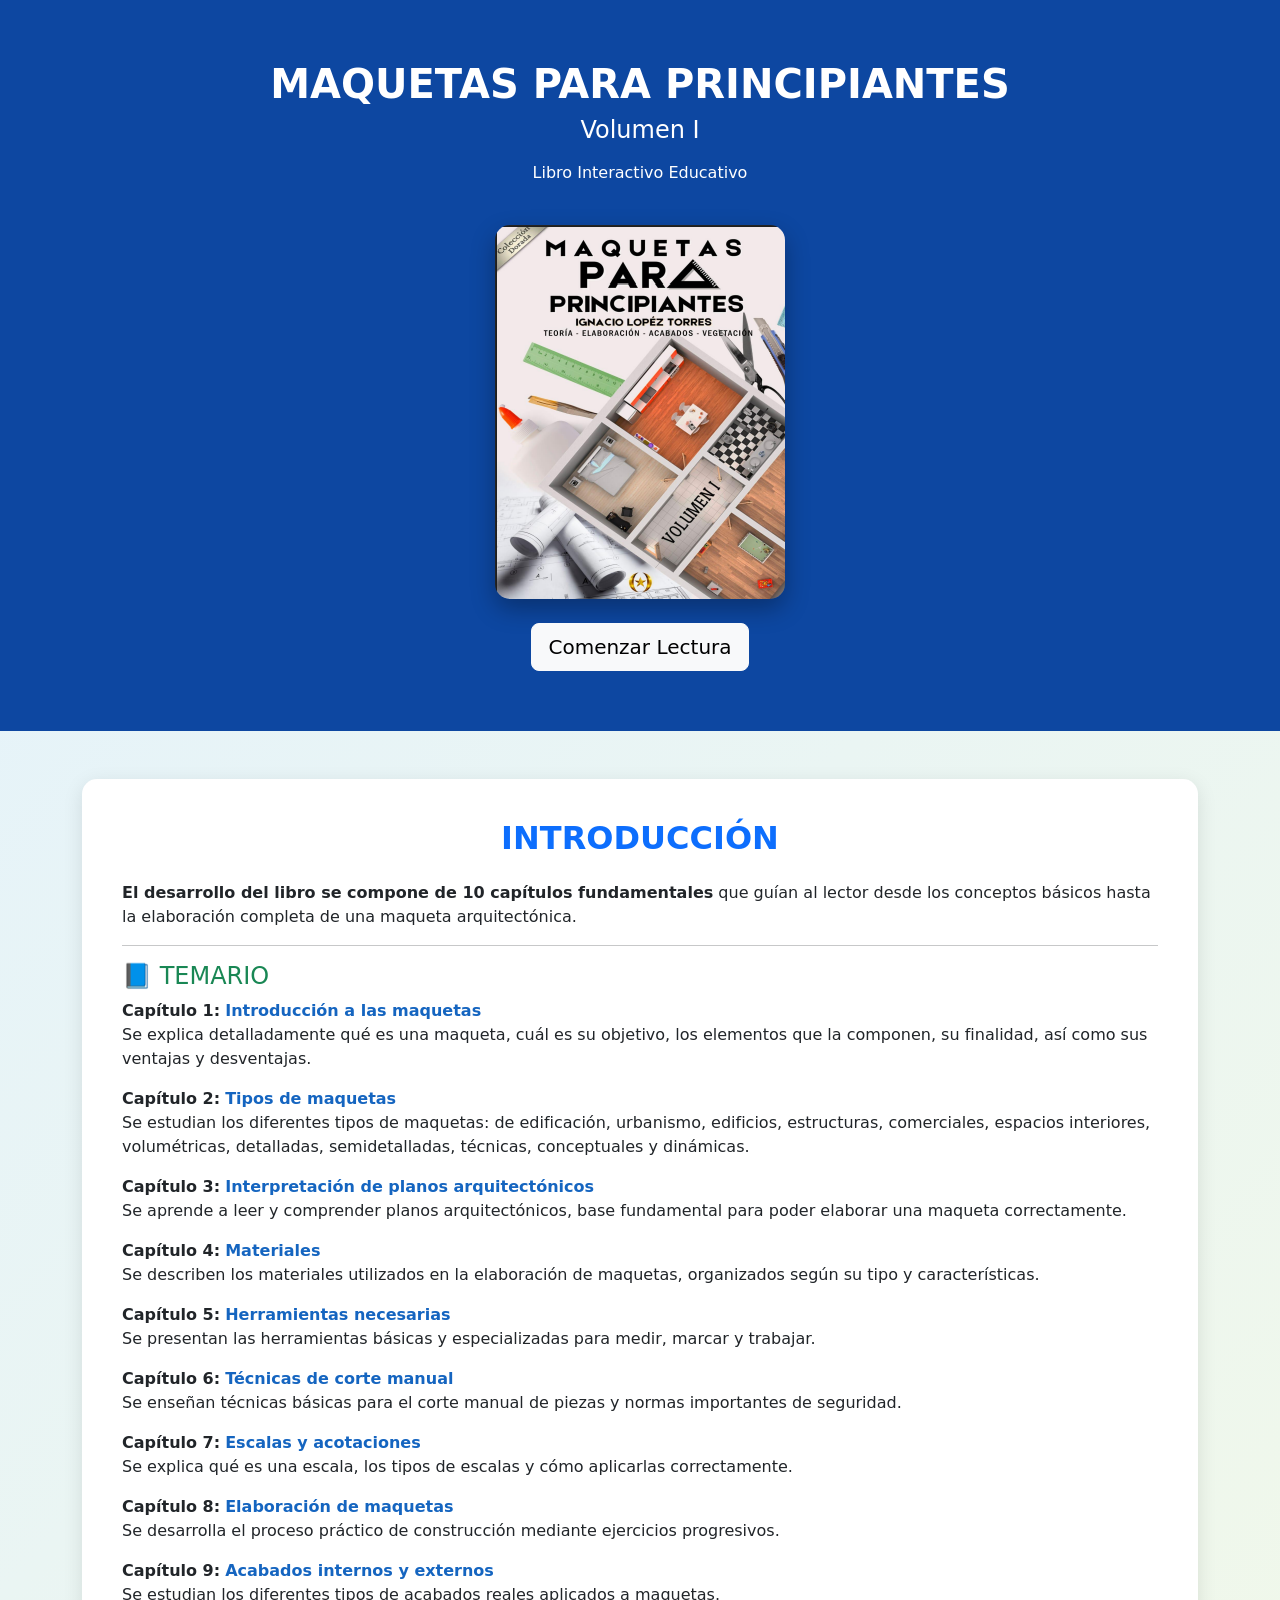
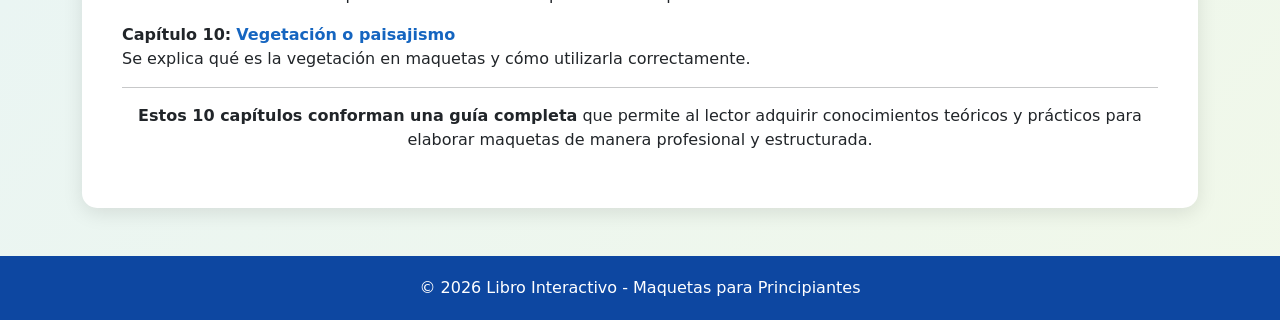
==== commit 25cbfb79: "Update index.html" ====
--- a/index.html
+++ b/index.html
@@ -83,34 +83,34 @@
 
             <h4 class="text-success">📘 TEMARIO</h4>
 
-            <p><b>Capítulo 1:</b> <a href="CAP1.html" class="chapter-link">Introducción a las maquetas</a><br>
+            <p><b>Capítulo 1:</b> <a href="cap1.html" class="chapter-link">Introducción a las maquetas</a><br>
             Se explica detalladamente qué es una maqueta, cuál es su objetivo, los elementos que la componen, su finalidad, así como sus ventajas y desventajas.</p>
 
-            <p><b>Capítulo 2:</b> <a href="CAP2.html" class="chapter-link">Tipos de maquetas</a><br>
+            <p><b>Capítulo 2:</b> <a href="cap.html" class="chapter-link">Tipos de maquetas</a><br>
             Se estudian los diferentes tipos de maquetas: de edificación, urbanismo, edificios, estructuras, comerciales, espacios interiores, volumétricas, detalladas, semidetalladas, técnicas, conceptuales y dinámicas.</p>
 
-            <p><b>Capítulo 3:</b> <a href="CAP3.html" class="chapter-link">Interpretación de planos arquitectónicos</a><br>
+            <p><b>Capítulo 3:</b> <a href="cap3.html" class="chapter-link">Interpretación de planos arquitectónicos</a><br>
             Se aprende a leer y comprender planos arquitectónicos, base fundamental para poder elaborar una maqueta correctamente.</p>
 
-            <p><b>Capítulo 4:</b> <a href="CAP4.html" class="chapter-link">Materiales</a><br>
+            <p><b>Capítulo 4:</b> <a href="cap4.html" class="chapter-link">Materiales</a><br>
             Se describen los materiales utilizados en la elaboración de maquetas, organizados según su tipo y características.</p>
 
-            <p><b>Capítulo 5:</b> <a href="CAP5.html" class="chapter-link">Herramientas necesarias</a><br>
+            <p><b>Capítulo 5:</b> <a href="cap5.html" class="chapter-link">Herramientas necesarias</a><br>
             Se presentan las herramientas básicas y especializadas para medir, marcar y trabajar.</p>
 
-            <p><b>Capítulo 6:</b> <a href="CAP6.html" class="chapter-link">Técnicas de corte manual</a><br>
+            <p><b>Capítulo 6:</b> <a href="cap6.html" class="chapter-link">Técnicas de corte manual</a><br>
             Se enseñan técnicas básicas para el corte manual de piezas y normas importantes de seguridad.</p>
 
-            <p><b>Capítulo 7:</b> <a href="CAP7.html" class="chapter-link">Escalas y acotaciones</a><br>
+            <p><b>Capítulo 7:</b> <a href="cap7.html" class="chapter-link">Escalas y acotaciones</a><br>
             Se explica qué es una escala, los tipos de escalas y cómo aplicarlas correctamente.</p>
 
-            <p><b>Capítulo 8:</b> <a href="CAP8.html" class="chapter-link">Elaboración de maquetas</a><br>
+            <p><b>Capítulo 8:</b> <a href="cap8.html" class="chapter-link">Elaboración de maquetas</a><br>
             Se desarrolla el proceso práctico de construcción mediante ejercicios progresivos.</p>
 
-            <p><b>Capítulo 9:</b> <a href="CAP9.html" class="chapter-link">Acabados internos y externos</a><br>
+            <p><b>Capítulo 9:</b> <a href="cap9.html" class="chapter-link">Acabados internos y externos</a><br>
             Se estudian los diferentes tipos de acabados reales aplicados a maquetas.</p>
 
-            <p><b>Capítulo 10:</b> <a href="CAP10.html" class="chapter-link">Vegetación o paisajismo</a><br>
+            <p><b>Capítulo 10:</b> <a href="cap10.html" class="chapter-link">Vegetación o paisajismo</a><br>
             Se explica qué es la vegetación en maquetas y cómo utilizarla correctamente.</p>
 
             <hr>
